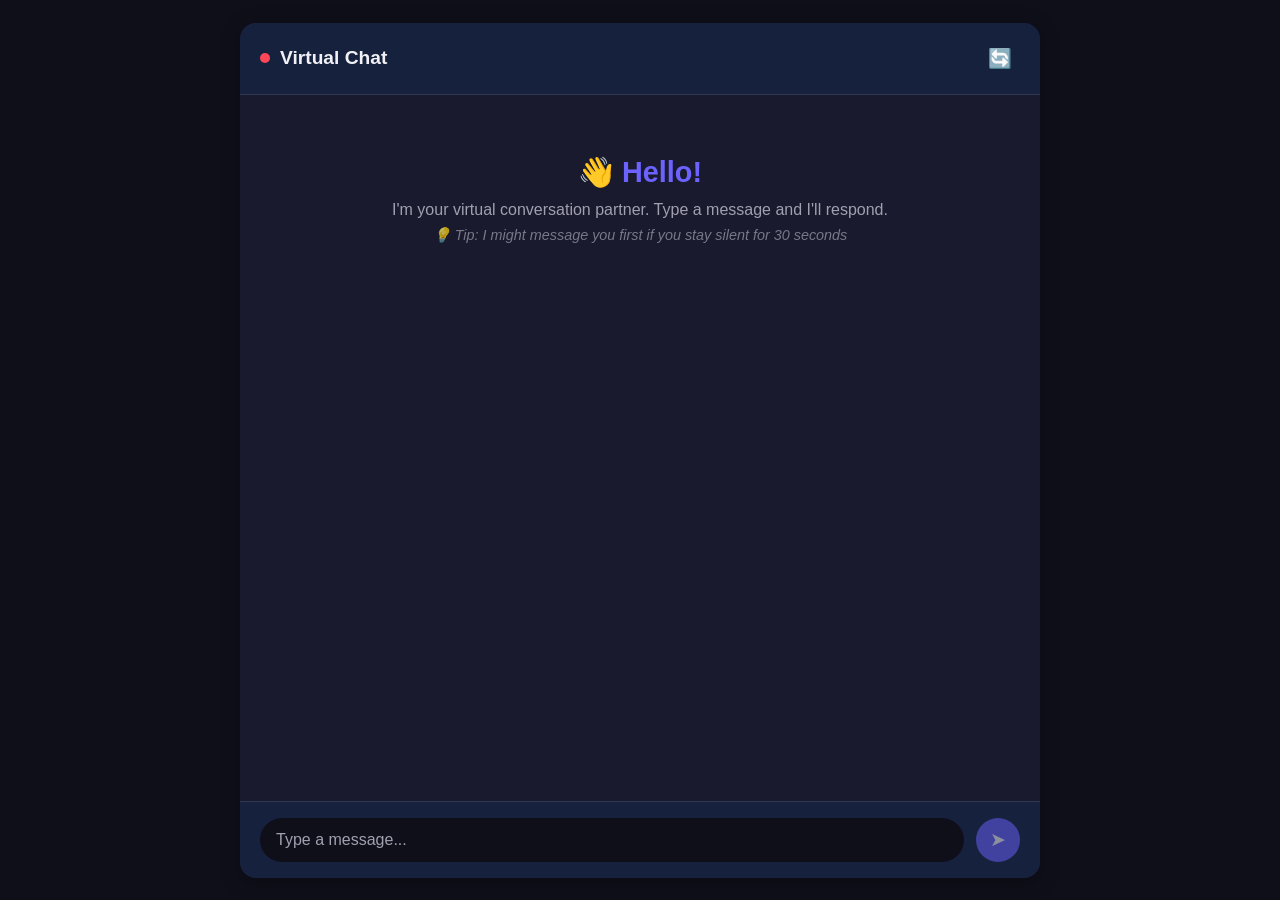
==== frontend/index.html @ de5cb2c0 "Add frontend and nginx" ====
<!DOCTYPE html>
<html lang="en">
<head>
    <meta charset="UTF-8" />
    <meta name="viewport" content="width=device-width, initial-scale=1.0"/>
    <title>🤖 Virtual Chat</title>
    <link rel="stylesheet" href="style.css" />
</head>
<body>
<div class="app">
    <header class="chat-header">
        <div class="header-left">
            <span class="status-dot" id="status-dot"></span>
            <h1>Virtual Chat</h1>
        </div>
        <button id="new-chat-btn" class="icon-btn" title="New chat">🔄</button>
    </header>

    <main class="chat-container" id="chat-container">
        <div class="welcome-message">
            <h2>👋 Hello!</h2>
            <p>I'm your virtual conversation partner. Type a message and I'll respond.</p>
            <p class="hint">💡 Tip: I might message you first if you stay silent for 30 seconds</p>
        </div>
        <div id="messages" class="messages"></div>
        <div id="typing-indicator" class="typing-indicator hidden">
            <span></span><span></span><span></span>
        </div>
    </main>

    <form class="input-form" id="input-form">
        <input
                type="text"
                id="message-input"
                placeholder="Type a message..."
                autocomplete="off"
                autofocus
        />
        <button type="submit" id="send-btn" class="send-btn">➤</button>
    </form>
</div>

<script src="app.js"></script>
</body>
</html>
---- frontend/style.css ----
:root {
    --bg-primary: #0f0f1a;
    --bg-secondary: #1a1a2e;
    --bg-tertiary: #16213e;
    --text-primary: #f0f0f5;
    --text-secondary: #a0a0b0;
    --accent: #6c63ff;
    --accent-hover: #5a52e0;
    --user-bubble: #2d2d44;
    --model-bubble: #1e3a5f;
    --system-bubble: #3d3d5c;
    --border-radius: 16px;
    --shadow: 0 4px 20px rgba(0, 0, 0, 0.3);
    --transition: all 0.2s ease;
}

* {
    margin: 0;
    padding: 0;
    box-sizing: border-box;
}

body {
    font-family: -apple-system, BlinkMacSystemFont, 'Segoe UI', Roboto, sans-serif;
    background: var(--bg-primary);
    color: var(--text-primary);
    height: 100vh;
    display: flex;
    justify-content: center;
    align-items: center;
}

.app {
    width: 100%;
    max-width: 800px;
    height: 95vh;
    background: var(--bg-secondary);
    border-radius: var(--border-radius);
    box-shadow: var(--shadow);
    display: flex;
    flex-direction: column;
    overflow: hidden;
}

.chat-header {
    padding: 16px 20px;
    background: var(--bg-tertiary);
    display: flex;
    justify-content: space-between;
    align-items: center;
    border-bottom: 1px solid rgba(255, 255, 255, 0.1);
}

.header-left {
    display: flex;
    align-items: center;
    gap: 10px;
}

.status-dot {
    width: 10px;
    height: 10px;
    background: #ff4757;
    border-radius: 50%;
    transition: var(--transition);
}

.status-dot.connected {
    background: #2ed573;
    box-shadow: 0 0 10px #2ed573;
}

.chat-header h1 {
    font-size: 1.2rem;
    font-weight: 600;
}

.icon-btn {
    background: none;
    border: none;
    color: var(--text-primary);
    font-size: 1.2rem;
    cursor: pointer;
    padding: 8px;
    border-radius: 50%;
    transition: var(--transition);
}

.icon-btn:hover {
    background: rgba(255, 255, 255, 0.1);
    transform: rotate(90deg);
}

.chat-container {
    flex: 1;
    overflow-y: auto;
    padding: 20px;
    display: flex;
    flex-direction: column;
    gap: 12px;
    scroll-behavior: smooth;
}

.welcome-message {
    text-align: center;
    padding: 40px 20px;
    color: var(--text-secondary);
    animation: fadeIn 0.5s ease;
}

.welcome-message h2 {
    font-size: 1.8rem;
    margin-bottom: 12px;
    color: var(--accent);
}

.welcome-message .hint {
    font-size: 0.9rem;
    opacity: 0.7;
    margin-top: 8px;
    font-style: italic;
}

.messages {
    display: flex;
    flex-direction: column;
    gap: 12px;
}

.message {
    max-width: 75%;
    padding: 12px 16px;
    border-radius: var(--border-radius);
    line-height: 1.4;
    animation: slideIn 0.3s ease;
    position: relative;
}

@keyframes slideIn {
    from {
        opacity: 0;
        transform: translateY(10px);
    }
    to {
        opacity: 1;
        transform: translateY(0);
    }
}

@keyframes fadeIn {
    from { opacity: 0; }
    to { opacity: 1; }
}

.message.user {
    align-self: flex-end;
    background: var(--user-bubble);
    border-bottom-right-radius: 4px;
}

.message.model {
    align-self: flex-start;
    background: var(--model-bubble);
    border-bottom-left-radius: 4px;
}

.message.system {
    align-self: center;
    background: var(--system-bubble);
    font-size: 0.85rem;
    color: var(--text-secondary);
    max-width: 90%;
    text-align: center;
    border-radius: 12px;
}

.message .sender {
    font-size: 0.75rem;
    opacity: 0.7;
    margin-bottom: 4px;
    display: block;
}

.typing-indicator {
    align-self: flex-start;
    background: var(--model-bubble);
    padding: 12px 16px;
    border-radius: var(--border-radius);
    border-bottom-left-radius: 4px;
    display: flex;
    gap: 4px;
    width: fit-content;
}

.typing-indicator.hidden {
    display: none;
}

.typing-indicator span {
    width: 8px;
    height: 8px;
    background: var(--text-secondary);
    border-radius: 50%;
    animation: bounce 1.4s infinite ease-in-out;
}

.typing-indicator span:nth-child(1) { animation-delay: -0.32s; }
.typing-indicator span:nth-child(2) { animation-delay: -0.16s; }

@keyframes bounce {
    0%, 80%, 100% { transform: scale(0.8); opacity: 0.5; }
    40% { transform: scale(1.2); opacity: 1; }
}

.input-form {
    padding: 16px 20px;
    background: var(--bg-tertiary);
    display: flex;
    gap: 12px;
    border-top: 1px solid rgba(255, 255, 255, 0.1);
}

.input-form input {
    flex: 1;
    padding: 12px 16px;
    border: none;
    border-radius: 24px;
    background: var(--bg-primary);
    color: var(--text-primary);
    font-size: 1rem;
    outline: none;
    transition: var(--transition);
}

.input-form input::placeholder {
    color: var(--text-secondary);
}

.input-form input:focus {
    box-shadow: 0 0 0 2px var(--accent);
}

.send-btn {
    width: 44px;
    height: 44px;
    border: none;
    border-radius: 50%;
    background: var(--accent);
    color: white;
    font-size: 1.2rem;
    cursor: pointer;
    transition: var(--transition);
    display: flex;
    align-items: center;
    justify-content: center;
}

.send-btn:hover {
    background: var(--accent-hover);
    transform: scale(1.05);
}

.send-btn:active {
    transform: scale(0.95);
}

.send-btn:disabled {
    opacity: 0.5;
    cursor: not-allowed;
    transform: none;
}

@media (max-width: 600px) {
    .app {
        height: 100vh;
        border-radius: 0;
    }

    .message {
        max-width: 85%;
    }

    .chat-header h1 {
        font-size: 1rem;
    }
}

::-webkit-scrollbar {
    width: 6px;
}

::-webkit-scrollbar-track {
    background: transparent;
}

::-webkit-scrollbar-thumb {
    background: var(--bg-tertiary);
    border-radius: 3px;
}

::-webkit-scrollbar-thumb:hover {
    background: var(--accent);
}
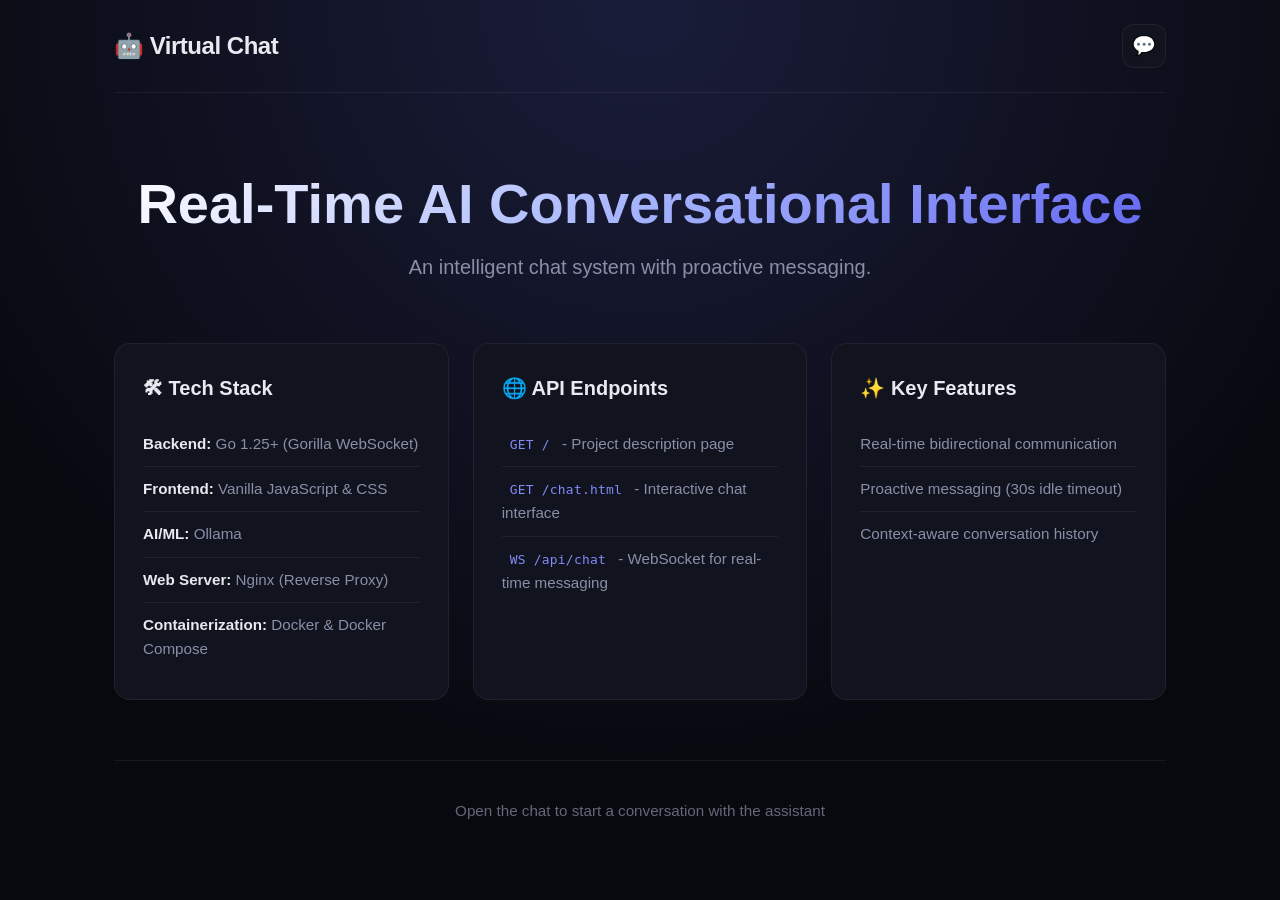
==== commit ace410b2: "Update html" ====
--- a/frontend/index.html
+++ b/frontend/index.html
@@ -3,43 +3,57 @@
 <head>
     <meta charset="UTF-8" />
     <meta name="viewport" content="width=device-width, initial-scale=1.0"/>
-    <title>🤖 Virtual Chat</title>
-    <link rel="stylesheet" href="style.css" />
+    <title>Virtual Chat - Project Info</title>
+    <link rel="stylesheet" href="index.css" />
 </head>
 <body>
-<div class="app">
+<div class="app description-page">
     <header class="chat-header">
-        <div class="header-left">
-            <span class="status-dot" id="status-dot"></span>
-            <h1>Virtual Chat</h1>
-        </div>
-        <button id="new-chat-btn" class="icon-btn" title="New chat">🔄</button>
+        <h1>🤖 Virtual Chat</h1>
+        <a href="chat.html" class="icon-btn" title="Open Chat">💬</a>
     </header>
 
-    <main class="chat-container" id="chat-container">
-        <div class="welcome-message">
-            <h2>👋 Hello!</h2>
-            <p>I'm your virtual conversation partner. Type a message and I'll respond.</p>
-            <p class="hint">💡 Tip: I might message you first if you stay silent for 30 seconds</p>
+    <main class="content">
+        <section class="hero">
+            <h2>Real-Time AI Conversational Interface</h2>
+            <p>An intelligent chat system with proactive messaging.</p>
+        </section>
+
+        <div class="grid">
+            <div class="card">
+                <h3>🛠 Tech Stack</h3>
+                <ul>
+                    <li><strong>Backend:</strong> Go 1.25+ (Gorilla WebSocket)</li>
+                    <li><strong>Frontend:</strong> Vanilla JavaScript & CSS</li>
+                    <li><strong>AI/ML:</strong> Ollama </li>
+                    <li><strong>Web Server:</strong> Nginx (Reverse Proxy)</li>
+                    <li><strong>Containerization:</strong> Docker & Docker Compose</li>
+                </ul>
+            </div>
+
+            <div class="card">
+                <h3>🌐 API Endpoints</h3>
+                <ul>
+                    <li><code>GET /</code> - Project description page</li>
+                    <li><code>GET /chat.html</code> - Interactive chat interface</li>
+                    <li><code>WS /api/chat</code> - WebSocket for real-time messaging</li>
+                </ul>
+            </div>
+
+            <div class="card">
+                <h3>✨ Key Features</h3>
+                <ul>
+                    <li>Real-time bidirectional communication</li>
+                    <li>Proactive messaging (30s idle timeout)</li>
+                    <li>Context-aware conversation history</li>
+                </ul>
+            </div>
         </div>
-        <div id="messages" class="messages"></div>
-        <div id="typing-indicator" class="typing-indicator hidden">
-            <span></span><span></span><span></span>
-        </div>
+
+        <section class="footer">
+            <p class="hint">Open the chat to start a conversation with the assistant</p>
+        </section>
     </main>
-
-    <form class="input-form" id="input-form">
-        <input
-                type="text"
-                id="message-input"
-                placeholder="Type a message..."
-                autocomplete="off"
-                autofocus
-        />
-        <button type="submit" id="send-btn" class="send-btn">➤</button>
-    </form>
 </div>
-
-<script src="app.js"></script>
 </body>
 </html>
--- a/frontend/index.css
+++ b/frontend/index.css
@@ -0,0 +1,193 @@
+:root {
+    --bg: #08090f;
+    --surface: #11131f;
+    --surface-hover: #1a1d2e;
+    --text: #e8eaf0;
+    --text-muted: #8a8fa8;
+    --accent: #6366f1;
+    --accent-glow: rgba(99, 102, 241, 0.25);
+    --border: rgba(255, 255, 255, 0.06);
+    --radius: 16px;
+    --shadow: 0 12px 40px rgba(0, 0, 0, 0.5);
+    --ease: cubic-bezier(0.25, 0.8, 0.25, 1);
+}
+
+* {
+    box-sizing: border-box;
+    margin: 0;
+    padding: 0;
+}
+
+body {
+    font-family: 'Inter', -apple-system, BlinkMacSystemFont, 'Segoe UI', Roboto, sans-serif;
+    background: var(--bg);
+    background-image: radial-gradient(circle at 50% 0%, #1a1d3a 0%, var(--bg) 70%);
+    color: var(--text);
+    line-height: 1.6;
+    min-height: 100vh;
+    -webkit-font-smoothing: antialiased;
+}
+
+.app {
+    max-width: 1100px;
+    margin: 0 auto;
+    padding: 0 24px;
+}
+
+.chat-header {
+    display: flex;
+    justify-content: space-between;
+    align-items: center;
+    padding: 24px 0;
+    border-bottom: 1px solid var(--border);
+    margin-bottom: 40px;
+}
+
+.chat-header h1 {
+    font-size: 1.5rem;
+    font-weight: 700;
+    letter-spacing: -0.02em;
+}
+
+.icon-btn {
+    display: flex;
+    align-items: center;
+    justify-content: center;
+    width: 44px;
+    height: 44px;
+    background: var(--surface);
+    border: 1px solid var(--border);
+    border-radius: 12px;
+    font-size: 1.2rem;
+    text-decoration: none;
+    transition: all 0.2s var(--ease);
+}
+
+.icon-btn:hover {
+    background: var(--surface-hover);
+    border-color: var(--accent);
+    transform: translateY(-2px);
+    box-shadow: 0 4px 12px var(--accent-glow);
+}
+
+.hero {
+    text-align: center;
+    padding: 40px 0 60px;
+}
+
+.hero h2 {
+    font-size: clamp(2.2rem, 6vw, 3.5rem);
+    font-weight: 800;
+    line-height: 1.1;
+    margin-bottom: 16px;
+    background: linear-gradient(135deg, #ffffff 0%, #a5b4fc 50%, #6366f1 100%);
+    -webkit-background-clip: text;
+    background-clip: text;
+    color: transparent;
+}
+
+.hero p {
+    font-size: 1.25rem;
+    color: var(--text-muted);
+    max-width: 600px;
+    margin: 0 auto;
+}
+
+.grid {
+    display: grid;
+    grid-template-columns: repeat(auto-fit, minmax(320px, 1fr));
+    gap: 24px;
+    margin-bottom: 60px;
+}
+
+.card {
+    background: var(--surface);
+    border: 1px solid var(--border);
+    border-radius: var(--radius);
+    padding: 28px;
+    transition: all 0.3s var(--ease);
+    position: relative;
+    overflow: hidden;
+}
+
+.card::before {
+    content: '';
+    position: absolute;
+    top: 0;
+    left: 0;
+    right: 0;
+    height: 3px;
+    background: linear-gradient(90deg, var(--accent), #a78bfa);
+    opacity: 0;
+    transition: opacity 0.3s var(--ease);
+}
+
+.card:hover {
+    transform: translateY(-6px);
+    border-color: rgba(99, 102, 241, 0.4);
+    box-shadow: var(--shadow);
+}
+
+.card:hover::before {
+    opacity: 1;
+}
+
+.card h3 {
+    font-size: 1.25rem;
+    margin-bottom: 18px;
+    display: flex;
+    align-items: center;
+    gap: 10px;
+    color: var(--text);
+}
+
+.card ul {
+    list-style: none;
+}
+
+.card li {
+    padding: 10px 0;
+    border-bottom: 1px solid var(--border);
+    color: var(--text-muted);
+    font-size: 0.95rem;
+}
+
+.card li:last-child {
+    border-bottom: none;
+}
+
+.card li strong {
+    color: var(--text);
+    font-weight: 600;
+}
+
+.card code {
+    background: var(--accent-soft);
+    color: #818cf8;
+    padding: 3px 8px;
+    border-radius: 6px;
+    font-family: 'Fira Code', 'Consolas', monospace;
+    font-size: 0.85em;
+    letter-spacing: 0.02em;
+}
+
+.footer {
+    text-align: center;
+    padding: 30px 0 50px;
+    border-top: 1px solid var(--border);
+    color: var(--text-muted);
+    font-size: 0.95rem;
+}
+
+.hint {
+    opacity: 0.7;
+    margin-top: 8px;
+}
+
+@media (max-width: 768px) {
+    .app { padding: 0 16px; }
+    .hero { padding: 30px 0 40px; }
+    .hero h2 { font-size: 2rem; }
+    .grid { grid-template-columns: 1fr; gap: 16px; }
+    .card { padding: 22px; }
+}
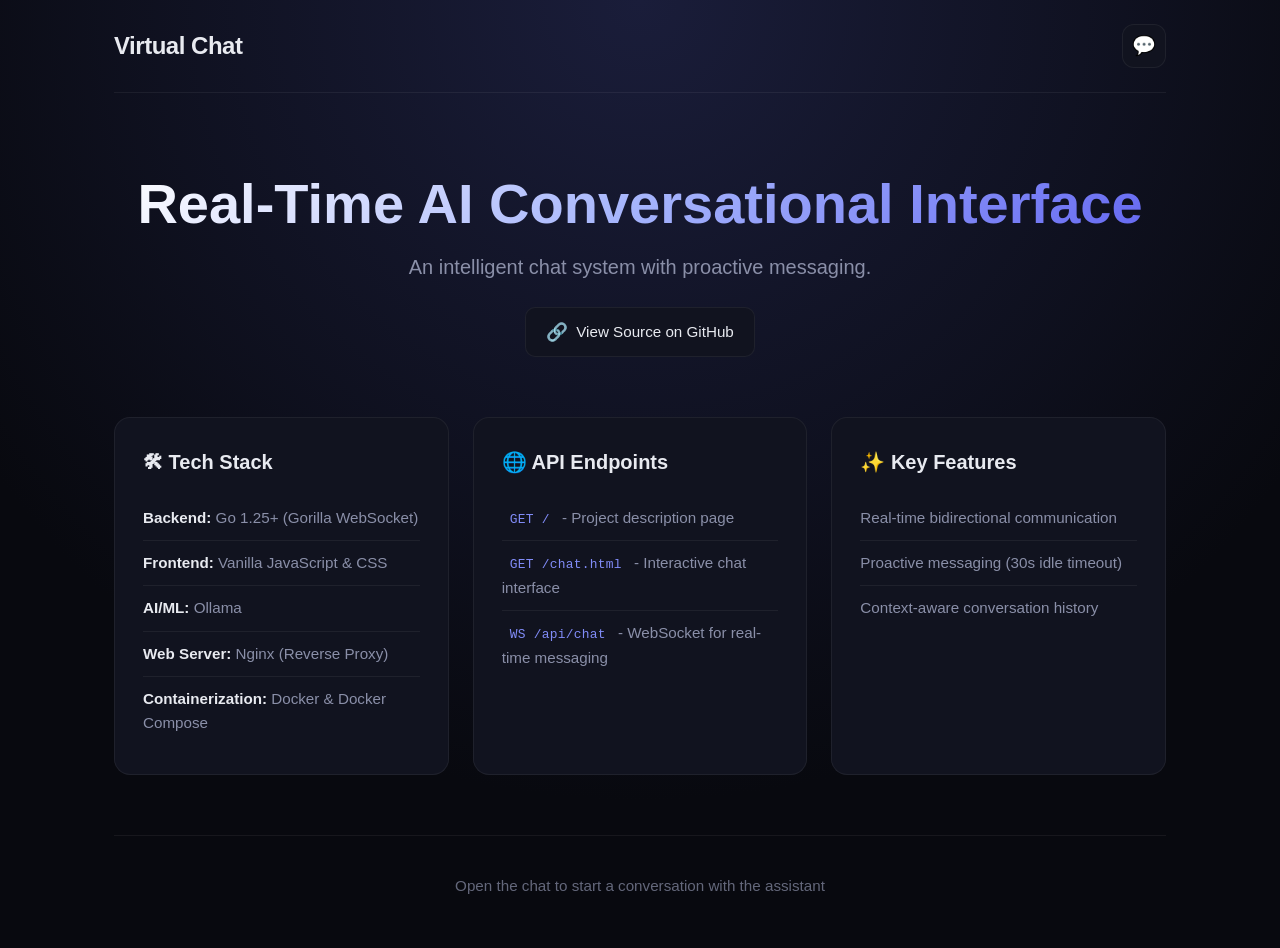
==== commit 1dab92c3: "Add README.md" ====
--- a/frontend/index.html
+++ b/frontend/index.html
@@ -9,7 +9,7 @@
 <body>
 <div class="app description-page">
     <header class="chat-header">
-        <h1>🤖 Virtual Chat</h1>
+        <h1>Virtual Chat</h1>
         <a href="chat.html" class="icon-btn" title="Open Chat">💬</a>
     </header>
 
@@ -17,6 +17,13 @@
         <section class="hero">
             <h2>Real-Time AI Conversational Interface</h2>
             <p>An intelligent chat system with proactive messaging.</p>
+
+            <a href="https://github.com/Vlad-Ali/Virtual-chat"
+               target="_blank"
+               rel="noopener noreferrer"
+               class="repo-link">
+                <span>🔗</span> View Source on GitHub
+            </a>
         </section>
 
         <div class="grid">
@@ -25,7 +32,7 @@
                 <ul>
                     <li><strong>Backend:</strong> Go 1.25+ (Gorilla WebSocket)</li>
                     <li><strong>Frontend:</strong> Vanilla JavaScript & CSS</li>
-                    <li><strong>AI/ML:</strong> Ollama </li>
+                    <li><strong>AI/ML:</strong> Ollama</li>
                     <li><strong>Web Server:</strong> Nginx (Reverse Proxy)</li>
                     <li><strong>Containerization:</strong> Docker & Docker Compose</li>
                 </ul>
--- a/frontend/index.css
+++ b/frontend/index.css
@@ -190,4 +190,31 @@
     .hero h2 { font-size: 2rem; }
     .grid { grid-template-columns: 1fr; gap: 16px; }
     .card { padding: 22px; }
+}
+
+.repo-link {
+    display: inline-flex;
+    align-items: center;
+    gap: 8px;
+    margin-top: 24px;
+    padding: 10px 20px;
+    background: var(--surface);
+    border: 1px solid var(--border);
+    border-radius: 10px;
+    color: var(--text);
+    text-decoration: none;
+    font-size: 0.95rem;
+    font-weight: 500;
+    transition: all 0.2s var(--ease);
+}
+
+.repo-link:hover {
+    background: var(--surface-hover);
+    border-color: var(--accent);
+    transform: translateY(-2px);
+    box-shadow: 0 4px 12px var(--accent-glow);
+}
+
+.repo-link span {
+    font-size: 1.1rem;
 }
